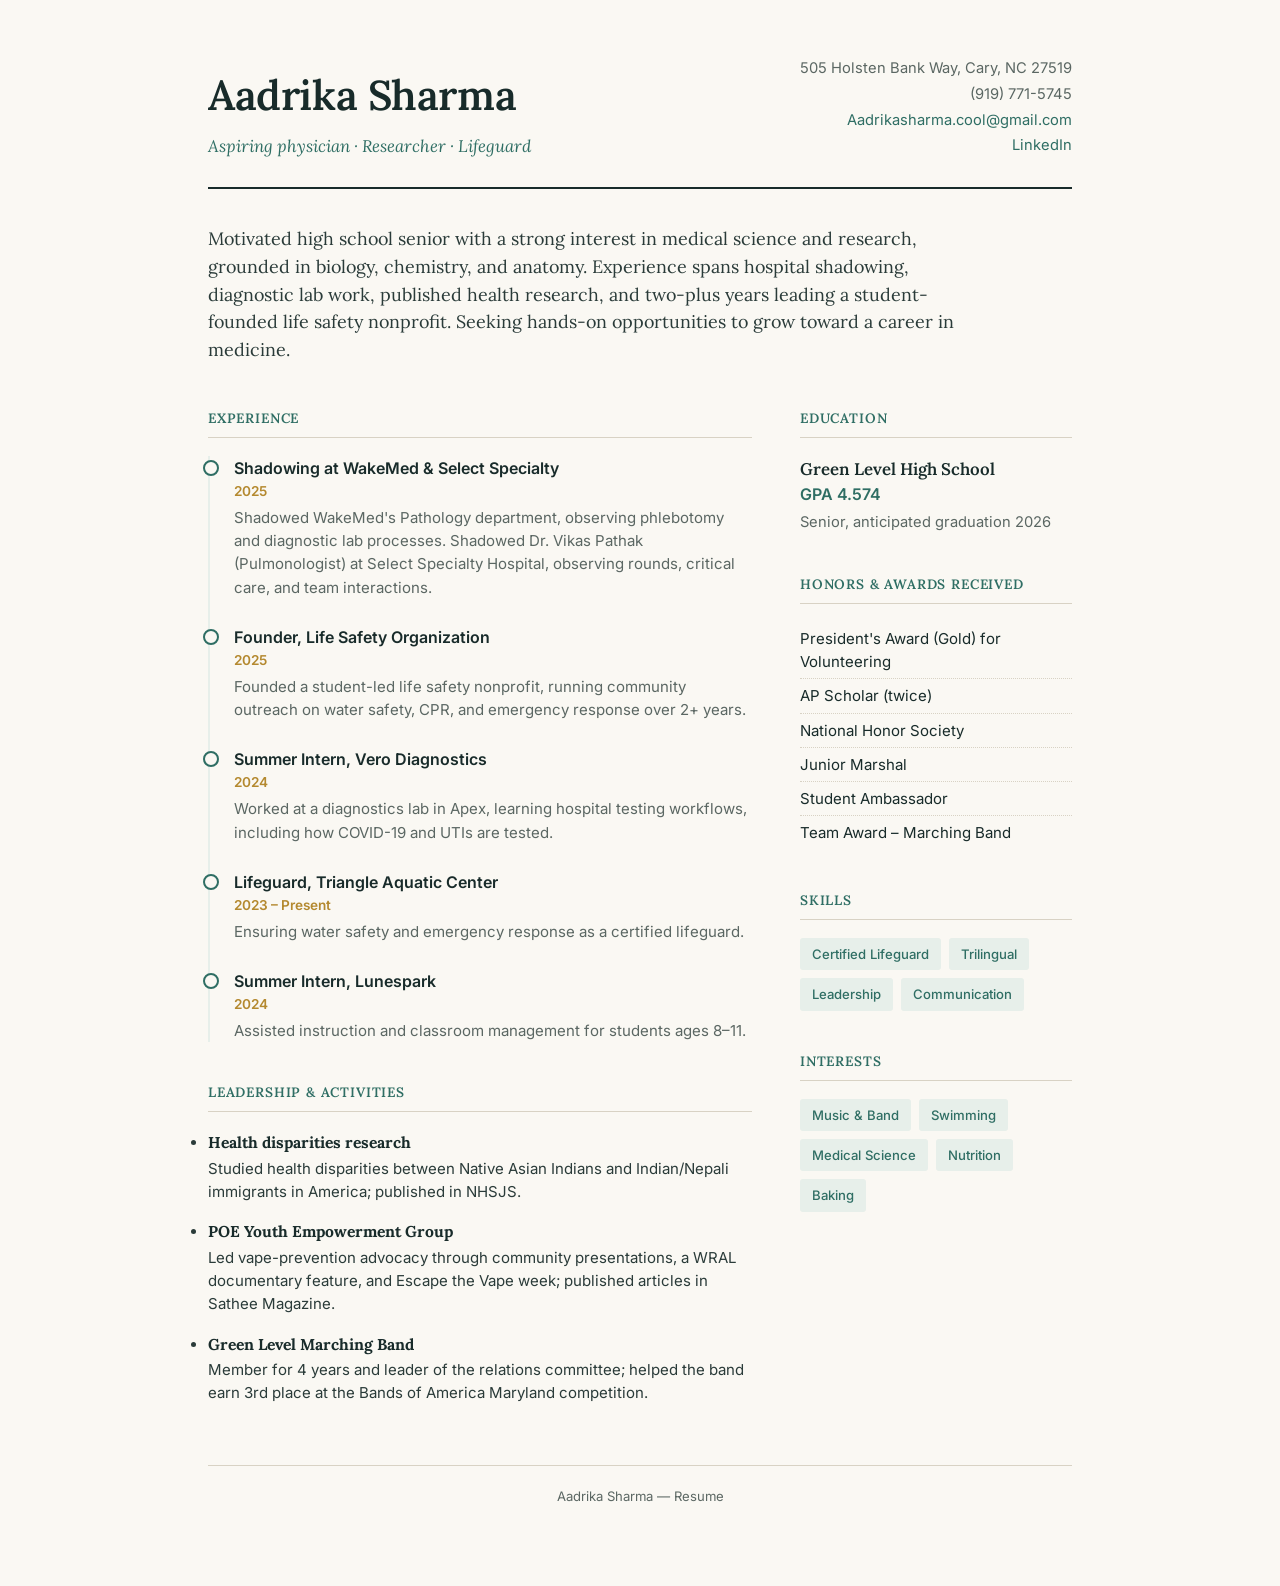
==== Aadrika.html @ 111ba8c0 "new file: Aadrika.html" ====
<DOCTYPE html>
 <html lang="en">
<head>
<meta charset="UTF-8">
<meta name="viewport" content="width=device-width, initial-scale=1">
<title>Aadrika Sharma — Resume</title>
<link href="https://fonts.googleapis.com/css2?family=Lora:ital,wght@0,500;0,600;1,400&family=Inter:wght@400;500;600&display=swap" rel="stylesheet">
<style>
  :root{
    --ink:#182B2A;
    --paper:#FAF8F3;
    --teal:#2F6E64;
    --teal-light:#E7EFEA;
    --gold:#B4892F;
    --line:#D8D2C4;
    --muted:#5B6763;
  }
  *{box-sizing:border-box;margin:0;padding:0;}
  body{
    background:var(--paper);
    color:var(--ink);
    font-family:'Inter',sans-serif;
    line-height:1.55;
    -webkit-font-smoothing:antialiased;
  }
  h1,h2,h3{font-family:'Lora',serif;}
  .wrap{max-width:920px;margin:0 auto;padding:56px 28px 80px;}

  header{
    display:flex;
    flex-wrap:wrap;
    justify-content:space-between;
    align-items:flex-end;
    gap:24px;
    border-bottom:2px solid var(--ink);
    padding-bottom:28px;
    margin-bottom:36px;
  }
  header h1{font-size:2.6rem;font-weight:600;letter-spacing:-0.01em;}
  header .tagline{color:var(--teal);font-style:italic;font-size:1.05rem;margin-top:6px;font-family:'Lora',serif;}
  .contact{text-align:right;font-size:0.92rem;color:var(--muted);line-height:1.75;}
  .contact a{color:var(--teal);text-decoration:none;}
  .contact a:hover{text-decoration:underline;}

  .summary{
    font-family:'Lora',serif;
    font-size:1.12rem;
    max-width:70ch;
    color:#2A3B39;
    margin-bottom:44px;
  }

  .layout{display:grid;grid-template-columns:2fr 1fr;gap:48px;}
  @media (max-width:680px){
    .layout{grid-template-columns:1fr;}
    header{flex-direction:column;align-items:flex-start;}
    .contact{text-align:left;}
  }

  section{margin-bottom:40px;}
  h2{
    font-size:0.85rem;
    font-weight:600;
    color:var(--teal);
    text-transform:uppercase;
    letter-spacing:0.06em;
    border-bottom:1px solid var(--line);
    padding-bottom:8px;
    margin-bottom:18px;
  }

  .timeline{list-style:none;border-left:2px solid var(--teal-light);}
  .timeline li{position:relative;padding:0 0 26px 24px;}
  .timeline li::before{
    content:'';
    position:absolute;
    left:-7px;top:4px;
    width:12px;height:12px;
    border-radius:50%;
    background:var(--paper);
    border:2px solid var(--teal);
  }
  .timeline li:last-child{padding-bottom:0;}
  .role{font-weight:600;font-size:1rem;}
  .year{color:var(--gold);font-weight:600;font-size:0.85rem;}
  .desc{color:var(--muted);font-size:0.94rem;margin-top:4px;}

  .edu h3{font-size:1.05rem;font-weight:600;}
  .edu .school{color:var(--teal);font-weight:600;}
  .edu p{color:var(--muted);font-size:0.92rem;margin-top:4px;}

  ul.plain{list-style:none;}
  ul.plain li{padding:5px 0;font-size:0.94rem;border-bottom:1px dotted var(--line);}
  ul.plain li:last-child{border-bottom:none;}

  .pill-list{display:flex;flex-wrap:wrap;gap:8px;}
  .pill{
    background:var(--teal-light);
    color:var(--teal);
    font-size:0.82rem;
    font-weight:500;
    padding:6px 12px;
    border-radius:3px;
  }

  .activities li{margin-bottom:16px;font-size:0.94rem;color:#2A3B39;}
  .activities li strong{display:block;color:var(--ink);font-family:'Lora',serif;font-size:0.98rem;margin-bottom:2px;}

  footer{margin-top:20px;padding-top:20px;border-top:1px solid var(--line);color:var(--muted);font-size:0.82rem;text-align:center;}
</style>
</head>
<body>
<div class="wrap">

  <header>
    <div>
      <h1>Aadrika Sharma</h1>
      <div class="tagline">Aspiring physician · Researcher · Lifeguard</div>
    </div>
    <div class="contact">
      505 Holsten Bank Way, Cary, NC 27519<br>
      (919) 771-5745<br>
      <a href="mailto:aadrikasharma.cool@gmail.com">Aadrikasharma.cool@gmail.com</a><br>
      <a href="https://www.linkedin.com/in/aadrika-sharma-051b95329/" target="_blank">LinkedIn</a>
    </div>
  </header>

  <p class="summary">Motivated high school senior with a strong interest in medical science and research, grounded in biology, chemistry, and anatomy. Experience spans hospital shadowing, diagnostic lab work, published health research, and two-plus years leading a student-founded life safety nonprofit. Seeking hands-on opportunities to grow toward a career in medicine.</p>

  <div class="layout">
    <div>
      <section>
        <h2>Experience</h2>
        <ul class="timeline">
          <li>
            <div class="role">Shadowing at WakeMed &amp; Select Specialty</div>
            <div class="year">2025</div>
            <div class="desc">Shadowed WakeMed's Pathology department, observing phlebotomy and diagnostic lab processes. Shadowed Dr. Vikas Pathak (Pulmonologist) at Select Specialty Hospital, observing rounds, critical care, and team interactions.</div>
          </li>
          <li>
            <div class="role">Founder, Life Safety Organization</div>
            <div class="year">2025</div>
            <div class="desc">Founded a student-led life safety nonprofit, running community outreach on water safety, CPR, and emergency response over 2+ years.</div>
          </li>
          <li>
            <div class="role">Summer Intern, Vero Diagnostics</div>
            <div class="year">2024</div>
            <div class="desc">Worked at a diagnostics lab in Apex, learning hospital testing workflows, including how COVID-19 and UTIs are tested.</div>
          </li>
          <li>
            <div class="role">Lifeguard, Triangle Aquatic Center</div>
            <div class="year">2023 – Present</div>
            <div class="desc">Ensuring water safety and emergency response as a certified lifeguard.</div>
          </li>
          <li>
            <div class="role">Summer Intern, Lunespark</div>
            <div class="year">2024</div>
            <div class="desc">Assisted instruction and classroom management for students ages 8–11.</div>
          </li>
        </ul>
      </section>

      <section class="activities">
        <h2>Leadership &amp; Activities</h2>
        <ul>
          <li><strong>Health disparities research</strong>Studied health disparities between Native Asian Indians and Indian/Nepali immigrants in America; published in NHSJS.</li>
          <li><strong>POE Youth Empowerment Group</strong>Led vape-prevention advocacy through community presentations, a WRAL documentary feature, and Escape the Vape week; published articles in Sathee Magazine.</li>
          <li><strong>Green Level Marching Band</strong>Member for 4 years and leader of the relations committee; helped the band earn 3rd place at the Bands of America Maryland competition.</li>
        </ul>
      </section>
    </div>

    <div>
      <section class="edu">
        <h2>Education</h2>
        <h3>Green Level High School</h3>
        <div class="school">GPA 4.574</div>
        <p>Senior, anticipated graduation 2026</p>
      </section>

      <section>
        <h2>Honors &amp; Awards Received</h2>
        <ul class="plain">
          <li>President's Award (Gold) for Volunteering</li>
          <li>AP Scholar (twice)</li>
          <li>National Honor Society</li>
          <li>Junior Marshal</li>
          <li>Student Ambassador</li>
          <li>Team Award – Marching Band</li>
        </ul>
      </section>

      <section>
        <h2>Skills</h2>
        <div class="pill-list">
          <span class="pill">Certified Lifeguard</span>
          <span class="pill">Trilingual</span>
          <span class="pill">Leadership</span>
          <span class="pill">Communication</span>
        </div>
      </section>

      <section>
        <h2>Interests</h2>
        <div class="pill-list">
          <span class="pill">Music &amp; Band</span>
          <span class="pill">Swimming</span>
          <span class="pill">Medical Science</span>
          <span class="pill">Nutrition</span>
          <span class="pill">Baking</span>
        </div>
      </section>
    </div>
  </div>

  <footer>Aadrika Sharma — Resume</footer>
</div>
</body>
</html>
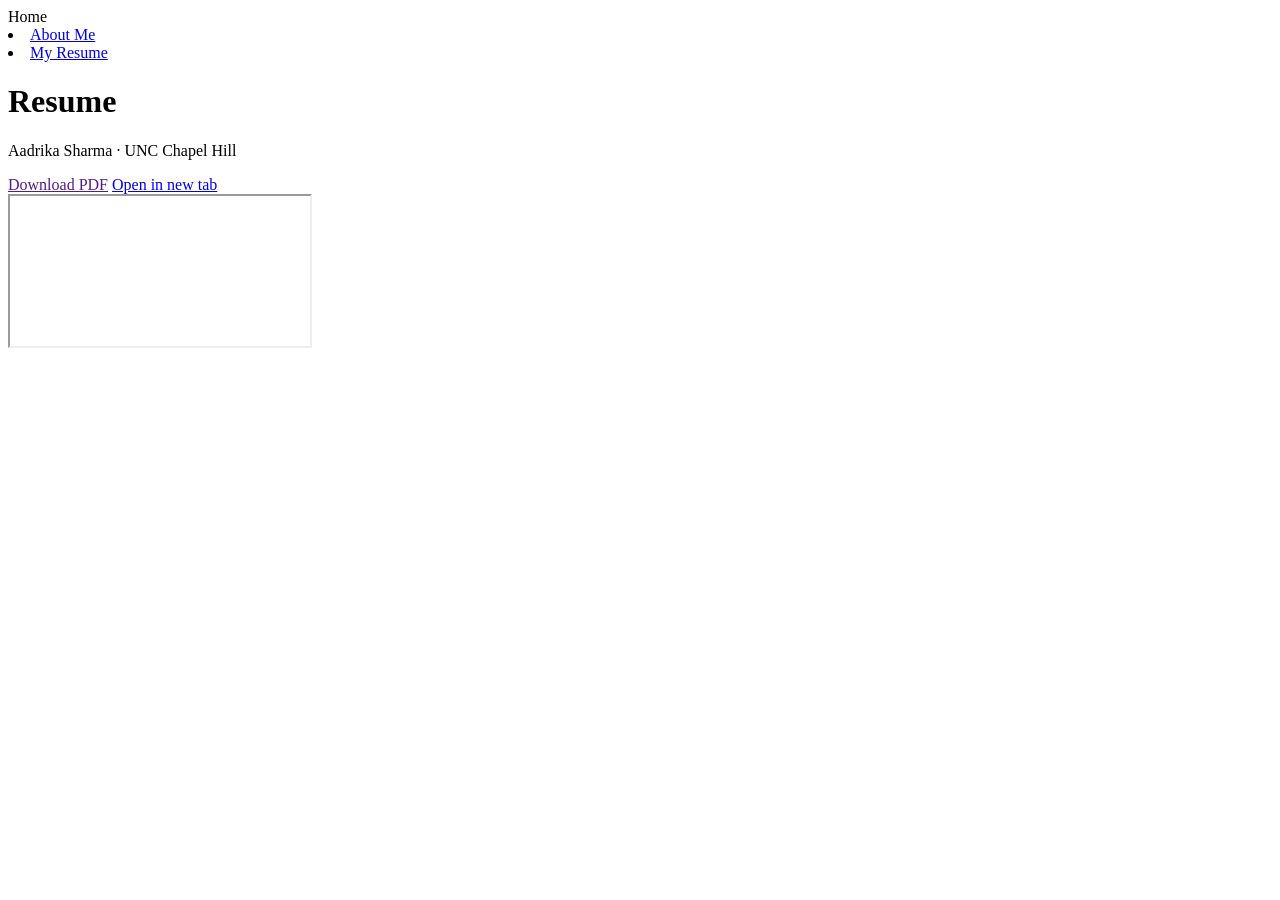
==== commit e3cb8293: "resume first trial" ====
--- a/Aadrika.html
+++ b/Aadrika.html
@@ -1,219 +1,35 @@
 <DOCTYPE html>
- <html lang="en">
+<htnl lang=""en">
 <head>
-<meta charset="UTF-8">
-<meta name="viewport" content="width=device-width, initial-scale=1">
-<title>Aadrika Sharma — Resume</title>
-<link href="https://fonts.googleapis.com/css2?family=Lora:ital,wght@0,500;0,600;1,400&family=Inter:wght@400;500;600&display=swap" rel="stylesheet">
-<style>
-  :root{
-    --ink:#182B2A;
-    --paper:#FAF8F3;
-    --teal:#2F6E64;
-    --teal-light:#E7EFEA;
-    --gold:#B4892F;
-    --line:#D8D2C4;
-    --muted:#5B6763;
-  }
-  *{box-sizing:border-box;margin:0;padding:0;}
-  body{
-    background:var(--paper);
-    color:var(--ink);
-    font-family:'Inter',sans-serif;
-    line-height:1.55;
-    -webkit-font-smoothing:antialiased;
-  }
-  h1,h2,h3{font-family:'Lora',serif;}
-  .wrap{max-width:920px;margin:0 auto;padding:56px 28px 80px;}
+  <meta chartset="utf-8"
+  <meta name"-viewport" content=""width=device-width, initial-scale="1.0">
+  <title> Resume | Aadrika Sharma </title>
+  <link rel="stylesheet" href=""style.css">
+  </head>
+  <body>
 
-  header{
-    display:flex;
-    flex-wrap:wrap;
-    justify-content:space-between;
-    align-items:flex-end;
-    gap:24px;
-    border-bottom:2px solid var(--ink);
-    padding-bottom:28px;
-    margin-bottom:36px;
-  }
-  header h1{font-size:2.6rem;font-weight:600;letter-spacing:-0.01em;}
-  header .tagline{color:var(--teal);font-style:italic;font-size:1.05rem;margin-top:6px;font-family:'Lora',serif;}
-  .contact{text-align:right;font-size:0.92rem;color:var(--muted);line-height:1.75;}
-  .contact a{color:var(--teal);text-decoration:none;}
-  .contact a:hover{text-decoration:underline;}
+<header class=""page-header">
+<nav class="navbar>
+  <ul>
+    <li><a href="index.html">Home</a></li>
+    <li><a href="aboutme.html">About Me</a></li>
+    <li><a href="Aadrika.html">My Resume</a></li>
+  </ul>
+  </nav>
 
-  .summary{
-    font-family:'Lora',serif;
-    font-size:1.12rem;
-    max-width:70ch;
-    color:#2A3B39;
-    margin-bottom:44px;
-  }
-
-  .layout{display:grid;grid-template-columns:2fr 1fr;gap:48px;}
-  @media (max-width:680px){
-    .layout{grid-template-columns:1fr;}
-    header{flex-direction:column;align-items:flex-start;}
-    .contact{text-align:left;}
-  }
-
-  section{margin-bottom:40px;}
-  h2{
-    font-size:0.85rem;
-    font-weight:600;
-    color:var(--teal);
-    text-transform:uppercase;
-    letter-spacing:0.06em;
-    border-bottom:1px solid var(--line);
-    padding-bottom:8px;
-    margin-bottom:18px;
-  }
-
-  .timeline{list-style:none;border-left:2px solid var(--teal-light);}
-  .timeline li{position:relative;padding:0 0 26px 24px;}
-  .timeline li::before{
-    content:'';
-    position:absolute;
-    left:-7px;top:4px;
-    width:12px;height:12px;
-    border-radius:50%;
-    background:var(--paper);
-    border:2px solid var(--teal);
-  }
-  .timeline li:last-child{padding-bottom:0;}
-  .role{font-weight:600;font-size:1rem;}
-  .year{color:var(--gold);font-weight:600;font-size:0.85rem;}
-  .desc{color:var(--muted);font-size:0.94rem;margin-top:4px;}
-
-  .edu h3{font-size:1.05rem;font-weight:600;}
-  .edu .school{color:var(--teal);font-weight:600;}
-  .edu p{color:var(--muted);font-size:0.92rem;margin-top:4px;}
-
-  ul.plain{list-style:none;}
-  ul.plain li{padding:5px 0;font-size:0.94rem;border-bottom:1px dotted var(--line);}
-  ul.plain li:last-child{border-bottom:none;}
-
-  .pill-list{display:flex;flex-wrap:wrap;gap:8px;}
-  .pill{
-    background:var(--teal-light);
-    color:var(--teal);
-    font-size:0.82rem;
-    font-weight:500;
-    padding:6px 12px;
-    border-radius:3px;
-  }
-
-  .activities li{margin-bottom:16px;font-size:0.94rem;color:#2A3B39;}
-  .activities li strong{display:block;color:var(--ink);font-family:'Lora',serif;font-size:0.98rem;margin-bottom:2px;}
-
-  footer{margin-top:20px;padding-top:20px;border-top:1px solid var(--line);color:var(--muted);font-size:0.82rem;text-align:center;}
-</style>
-</head>
-<body>
-<div class="wrap">
-
-  <header>
-    <div>
-      <h1>Aadrika Sharma</h1>
-      <div class="tagline">Aspiring physician · Researcher · Lifeguard</div>
-    </div>
-    <div class="contact">
-      505 Holsten Bank Way, Cary, NC 27519<br>
-      (919) 771-5745<br>
-      <a href="mailto:aadrikasharma.cool@gmail.com">Aadrikasharma.cool@gmail.com</a><br>
-      <a href="https://www.linkedin.com/in/aadrika-sharma-051b95329/" target="_blank">LinkedIn</a>
+  <div class=""page-header-content">
+    <h1>Resume</h1>
+    <p class=""subtitle">Aadrika Sharma · UNC Chapel Hill </p>
     </div>
   </header>
 
-  <p class="summary">Motivated high school senior with a strong interest in medical science and research, grounded in biology, chemistry, and anatomy. Experience spans hospital shadowing, diagnostic lab work, published health research, and two-plus years leading a student-founded life safety nonprofit. Seeking hands-on opportunities to grow toward a career in medicine.</p>
+  <main class="page">
+    <div class=""button-row resume-actions">
+      <a href=""resume.pdf" download> Download PDF</a>
+      <a href="resume.pdf" target="_blank" rel=""noopener noreferrer"> Open in new tab</a>
+      </div>
 
-  <div class="layout">
-    <div>
-      <section>
-        <h2>Experience</h2>
-        <ul class="timeline">
-          <li>
-            <div class="role">Shadowing at WakeMed &amp; Select Specialty</div>
-            <div class="year">2025</div>
-            <div class="desc">Shadowed WakeMed's Pathology department, observing phlebotomy and diagnostic lab processes. Shadowed Dr. Vikas Pathak (Pulmonologist) at Select Specialty Hospital, observing rounds, critical care, and team interactions.</div>
-          </li>
-          <li>
-            <div class="role">Founder, Life Safety Organization</div>
-            <div class="year">2025</div>
-            <div class="desc">Founded a student-led life safety nonprofit, running community outreach on water safety, CPR, and emergency response over 2+ years.</div>
-          </li>
-          <li>
-            <div class="role">Summer Intern, Vero Diagnostics</div>
-            <div class="year">2024</div>
-            <div class="desc">Worked at a diagnostics lab in Apex, learning hospital testing workflows, including how COVID-19 and UTIs are tested.</div>
-          </li>
-          <li>
-            <div class="role">Lifeguard, Triangle Aquatic Center</div>
-            <div class="year">2023 – Present</div>
-            <div class="desc">Ensuring water safety and emergency response as a certified lifeguard.</div>
-          </li>
-          <li>
-            <div class="role">Summer Intern, Lunespark</div>
-            <div class="year">2024</div>
-            <div class="desc">Assisted instruction and classroom management for students ages 8–11.</div>
-          </li>
-        </ul>
-      </section>
-
-      <section class="activities">
-        <h2>Leadership &amp; Activities</h2>
-        <ul>
-          <li><strong>Health disparities research</strong>Studied health disparities between Native Asian Indians and Indian/Nepali immigrants in America; published in NHSJS.</li>
-          <li><strong>POE Youth Empowerment Group</strong>Led vape-prevention advocacy through community presentations, a WRAL documentary feature, and Escape the Vape week; published articles in Sathee Magazine.</li>
-          <li><strong>Green Level Marching Band</strong>Member for 4 years and leader of the relations committee; helped the band earn 3rd place at the Bands of America Maryland competition.</li>
-        </ul>
-      </section>
-    </div>
-
-    <div>
-      <section class="edu">
-        <h2>Education</h2>
-        <h3>Green Level High School</h3>
-        <div class="school">GPA 4.574</div>
-        <p>Senior, anticipated graduation 2026</p>
-      </section>
-
-      <section>
-        <h2>Honors &amp; Awards Received</h2>
-        <ul class="plain">
-          <li>President's Award (Gold) for Volunteering</li>
-          <li>AP Scholar (twice)</li>
-          <li>National Honor Society</li>
-          <li>Junior Marshal</li>
-          <li>Student Ambassador</li>
-          <li>Team Award – Marching Band</li>
-        </ul>
-      </section>
-
-      <section>
-        <h2>Skills</h2>
-        <div class="pill-list">
-          <span class="pill">Certified Lifeguard</span>
-          <span class="pill">Trilingual</span>
-          <span class="pill">Leadership</span>
-          <span class="pill">Communication</span>
-        </div>
-      </section>
-
-      <section>
-        <h2>Interests</h2>
-        <div class="pill-list">
-          <span class="pill">Music &amp; Band</span>
-          <span class="pill">Swimming</span>
-          <span class="pill">Medical Science</span>
-          <span class="pill">Nutrition</span>
-          <span class="pill">Baking</span>
-        </div>
-      </section>
-    </div>
-  </div>
-
-  <footer>Aadrika Sharma — Resume</footer>
-</div>
-</body>
-</html>+      <iframe src=""resume.pdf" class=""pdf-viewer" title="Aadrika Sharma Resume (PDF)"></iframe>
+      </main>
+      </body>
+      </html>
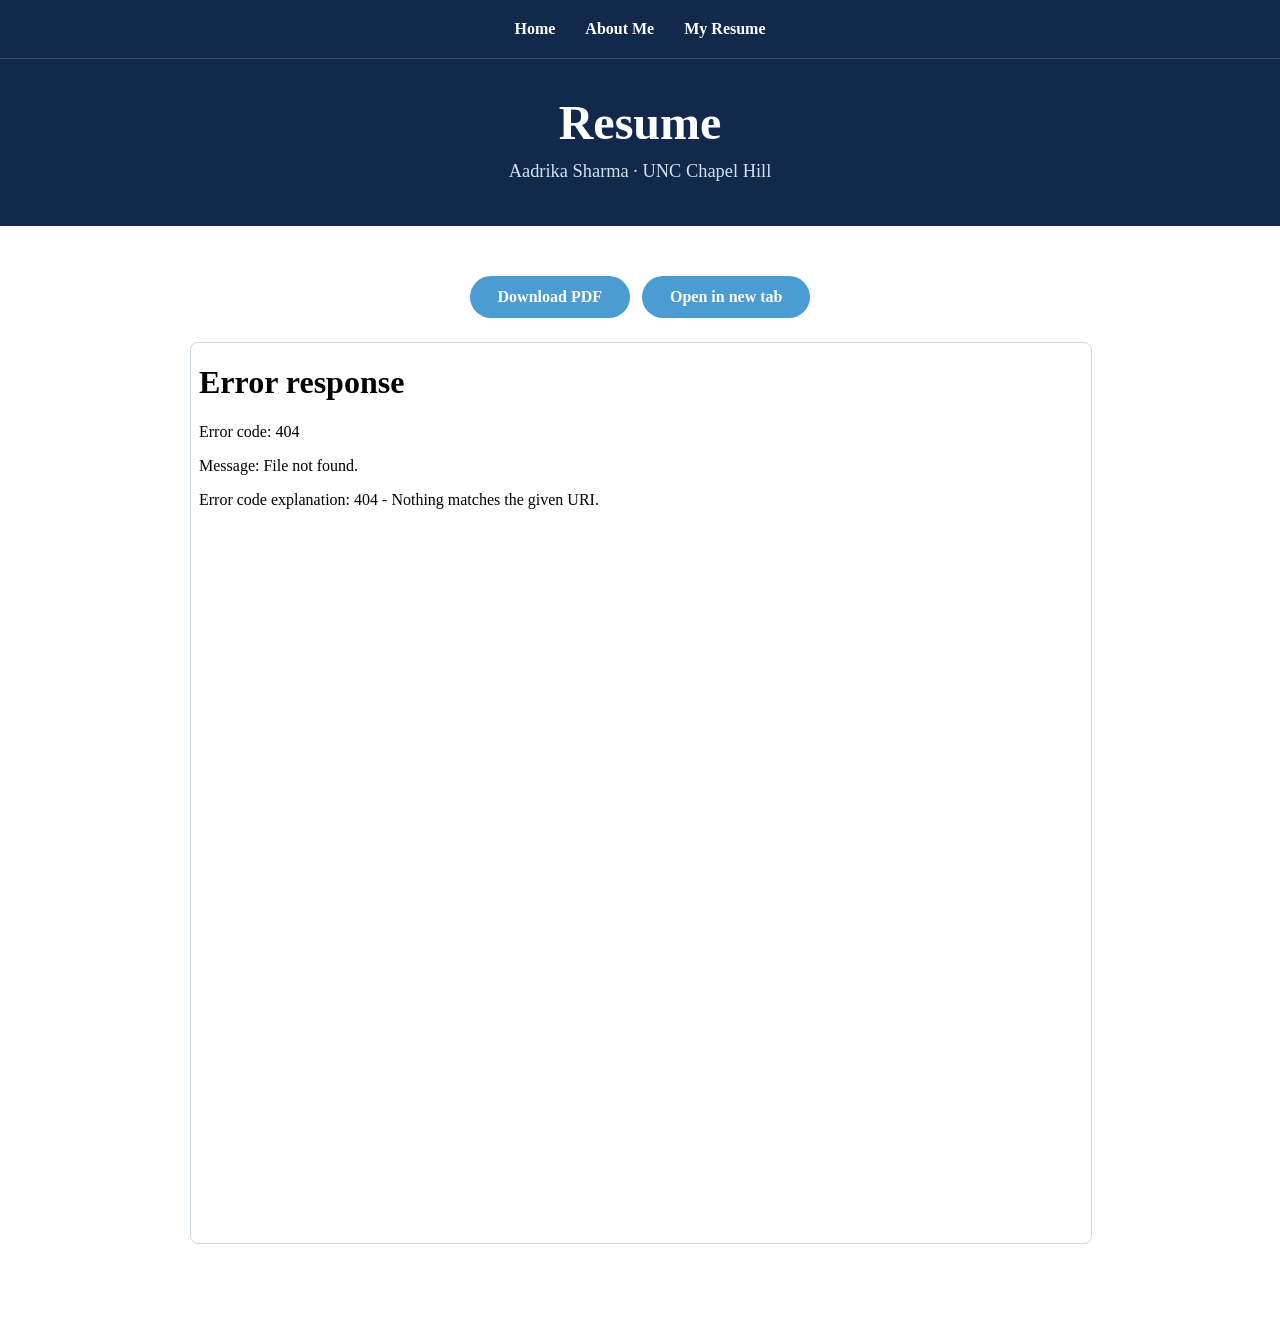
==== commit 47d90cb6: "more resume page changes" ====
--- a/Aadrika.html
+++ b/Aadrika.html
@@ -1,15 +1,15 @@
-<DOCTYPE html>
-<htnl lang=""en">
+<!DOCTYPE html>
+<html lang="en">
 <head>
-  <meta chartset="utf-8"
-  <meta name"-viewport" content=""width=device-width, initial-scale="1.0">
+  <meta charset="utf-8">
+  <meta name="viewport" content="width=device-width, initial-scale=1.0">
   <title> Resume | Aadrika Sharma </title>
-  <link rel="stylesheet" href=""style.css">
+  <link rel="stylesheet" href="style.css">
   </head>
   <body>
 
-<header class=""page-header">
-<nav class="navbar>
+<header class="page-header">
+<nav class="navbar">
   <ul>
     <li><a href="index.html">Home</a></li>
     <li><a href="aboutme.html">About Me</a></li>
@@ -17,19 +17,19 @@
   </ul>
   </nav>
 
-  <div class=""page-header-content">
+  <div class="page-header-content">
     <h1>Resume</h1>
-    <p class=""subtitle">Aadrika Sharma · UNC Chapel Hill </p>
+    <p class="subtitle">Aadrika Sharma · UNC Chapel Hill </p>
     </div>
   </header>
 
   <main class="page">
-    <div class=""button-row resume-actions">
-      <a href=""resume.pdf" download> Download PDF</a>
-      <a href="resume.pdf" target="_blank" rel=""noopener noreferrer"> Open in new tab</a>
+    <div class="button-row resume-actions">
+      <a href="resume.pdf" download> Download PDF</a>
+      <a href="resume.pdf" target="_blank" rel="noopener noreferrer"> Open in new tab</a>
       </div>
 
-      <iframe src=""resume.pdf" class=""pdf-viewer" title="Aadrika Sharma Resume (PDF)"></iframe>
+      <iframe src="resume.pdf" class="pdf-viewer" title="Aadrika Sharma Resume (PDF)"></iframe>
       </main>
       </body>
       </html>
--- a/style.css
+++ b/style.css
@@ -0,0 +1,172 @@
+body {
+  font-family: Georgia, "Times New Roman", serif;
+  background-color: #ffffff;
+  color: #13294B;
+  margin: 0;
+}
+
+.navbar {
+  background-color: #13294B;
+}
+
+.navbar ul {
+  list-style: none;
+  display: flex;
+  justify-content: center;
+  gap: 30px;
+  margin: 0;
+  padding: 20px;
+}
+
+.navbar a {
+  color: #ffffff;
+  text-decoration: none;
+  font-weight: bold;
+}
+
+.navbar a:hover {
+  color: #4B9CD3;
+  text-decoration: underline;
+}
+
+main {
+  max-width: 750px;
+  margin: 0 auto;
+  padding: 40px 20px;
+}
+
+.hero {
+  background-color: #13294B;
+  color: #ffffff;
+  text-align: center;
+  padding-bottom: 60px;
+}
+
+.hero .navbar {
+  border-bottom: 1px solid rgba(255, 255, 255, 0.15);
+}
+
+.hero-content {
+  padding: 36px 20px 0;
+}
+
+.hero h1 {
+  color: #ffffff;
+  margin: 0 0 8px 0;
+}
+
+.subtitle {
+  color: #cfe3f3;
+  font-size: 1.15rem;
+  line-height: 1.5;
+  margin: 0 0 24px 0;
+}
+
+.profile-photo {
+  display: block;
+  margin: 0 auto 20px auto;
+  width: 220px;
+  height: 220px;
+  object-fit: cover;
+  border-radius: 50%;
+  border: 5px solid #4B9CD3;
+}
+
+.button-row {
+  display: flex;
+  justify-content: center;
+  gap: 12px;
+  margin: 0;
+}
+
+.button-row a {
+  background-color: #4B9CD3;
+  color: #ffffff;
+  text-decoration: none;
+  font-weight: bold;
+  padding: 12px 28px;
+  border-radius: 999px;
+  transition: background-color 0.2s, color 0.2s;
+}
+
+.button-row a:hover {
+  background-color: #ffffff;
+  color: #13294B;
+}
+
+
+.page {
+  max-width: 900px;
+  margin: 0 auto;
+  padding: 50px 24px 70px;
+}
+
+.card h2 {
+  margin: 0 0 24px 0;
+  padding-bottom: 8px;
+  border-bottom: 3px solid #4B9CD3;
+}
+
+.card-text p {
+  margin: 0 0 20px 0;
+}
+
+
+h1 {
+  text-align: center;
+  font-size: 3rem;
+  color: #13294B;
+  margin: 0 0 30px 0;
+}
+
+h2 {
+  font-size: 1.5rem;
+  color: #13294B;
+}
+
+p {
+  font-size: 1.1rem;
+  line-height: 1.8;
+}
+
+.page-header {
+  background-color: #13294B;
+  color: #ffffff;
+  text-align: center;
+  padding-bottom: 40px;
+}
+
+.page-header .navbar {
+  border-bottom: 1px solid rgba(255, 255, 255,0.15);
+
+}
+
+.page-header-content {
+  padding: 36px 20px 0;
+}
+
+.page-header h1 {
+  color: #ffffff;
+  margin: 0 0 8px 0;
+}
+
+.page-header .subtitle {
+  margin: 0;
+}
+
+.resume-actions {
+  margin: 0 0 24px 0;
+}
+
+.resume-actions a:hover {
+  background-color: #13294B;
+  color: #ffffff;
+
+}
+
+.pdf-viewer {
+  width: 100%;
+  height: 900px;
+  border: 1px solid #cfd8e0;
+  border-radius: 8px;
+}
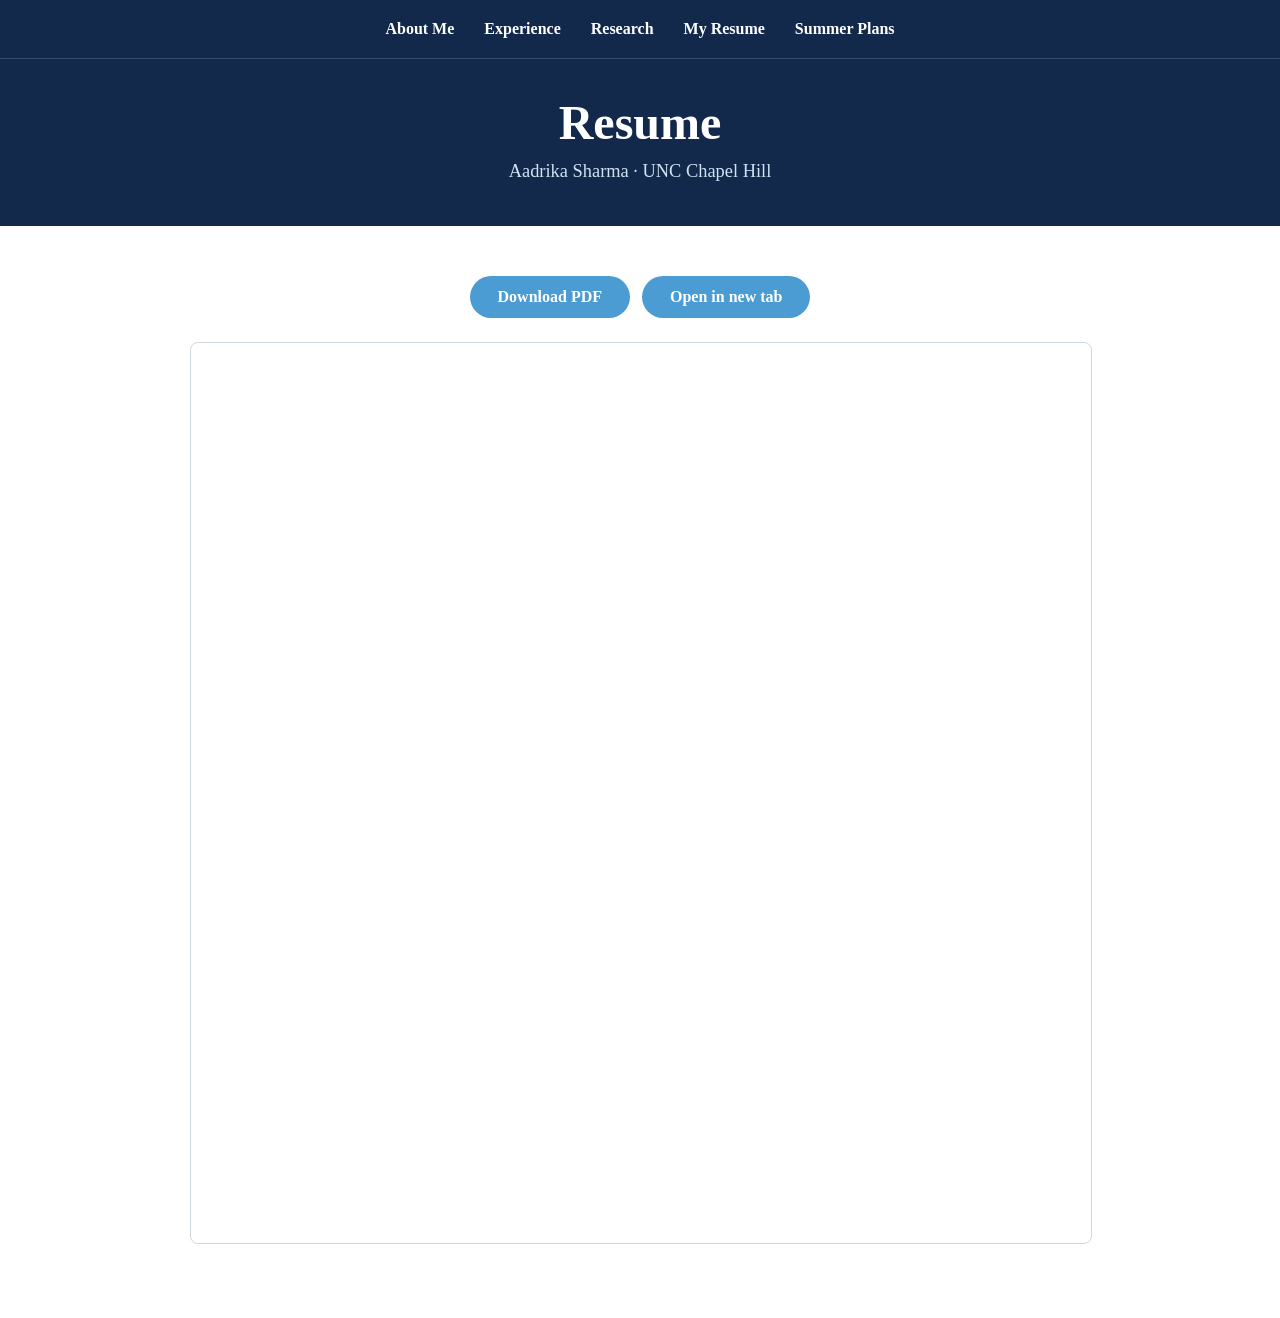
==== commit 97233765: "ghhjvgjh" ====
--- a/Aadrika.html
+++ b/Aadrika.html
@@ -11,9 +11,11 @@
 <header class="page-header">
 <nav class="navbar">
   <ul>
-    <li><a href="index.html">Home</a></li>
-    <li><a href="aboutme.html">About Me</a></li>
-    <li><a href="Aadrika.html">My Resume</a></li>
+    <li><a href="index.html">About Me</a></li>
+        <li><a href="experience.html">Experience</a></li>
+        <li><a href="research.html">Research</a></li>
+        <li><a href="Aadrika.html">My Resume</a></li>
+        <li><a href= "summerplans.html">Summer Plans</a></li>
   </ul>
   </nav>
 
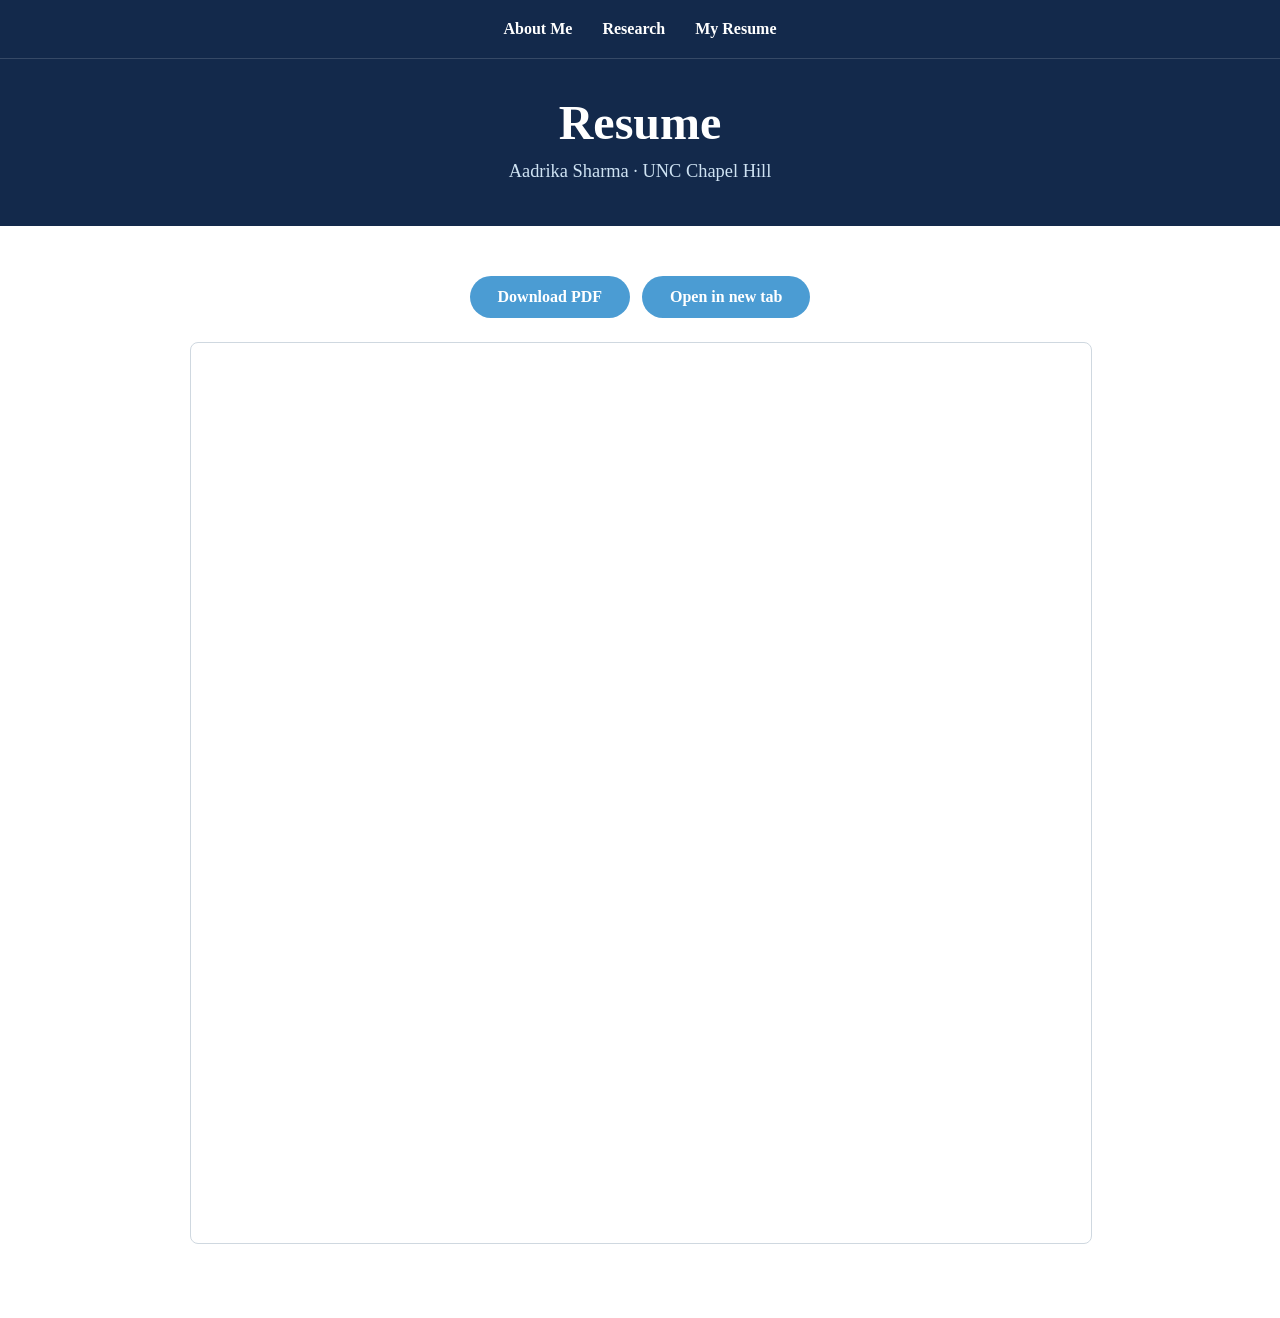
==== commit da64389e: "change" ====
--- a/Aadrika.html
+++ b/Aadrika.html
@@ -12,10 +12,8 @@
 <nav class="navbar">
   <ul>
     <li><a href="index.html">About Me</a></li>
-        <li><a href="experience.html">Experience</a></li>
         <li><a href="research.html">Research</a></li>
         <li><a href="Aadrika.html">My Resume</a></li>
-        <li><a href= "summerplans.html">Summer Plans</a></li>
   </ul>
   </nav>
 
--- a/style.css
+++ b/style.css
@@ -169,4 +169,88 @@
   height: 900px;
   border: 1px solid #cfd8e0;
   border-radius: 8px;
+}
+
+.page-wide {
+  max-width: 1200px;
+}
+
+.about-layout {
+  display: grid;
+  grid-template-columns: minmax(0, 1fr) 320px;
+  gap: 48px;
+  align-items: start;
+}
+
+.sidebar {
+  display: flex;
+  flex-direction: column;
+  gap: 24px;
+  position: sticky;
+  top: 24px;
+}
+
+.quote-card {
+  background-color: #13294B;
+  border-radius: 12px;
+  margin: 0;
+  padding: 28px 28px 24px;
+}
+
+.quote-text {
+  color: #ffffff;
+  font-size: 1.2rem;
+  font-style: italic;
+  line-height: 1.6;
+  margin: 0 0 14px 0;
+}
+
+.quote-author {
+  color: #4B9CD3;
+  font-weight: bold;
+  font-size: 1rem;
+  line-height: 1.4;
+  margin: 0;
+}
+
+.glance {
+  background-color: #EEF4F9;
+  border-left: 4px solid #4B9CD3;
+  border-radius: 12px;
+  padding: 24px 28px;
+}
+
+.glance h2 {
+  font-size: 1.3rem;
+  margin: 0 0 16px 0;
+}
+
+.fact {
+  margin: 0 0 16px 0;
+}
+
+.fact-label {
+  margin: 0;
+  font-size: 0.85rem;
+  font-weight: bold;
+  letter-spacing: 0.08em;
+  text-transform: uppercase;
+  color: #3B7CA7;
+  line-height: 1.4;
+}
+
+.fact-value {
+  margin: 2px 0 0 0;
+  font-size: 1.05rem;
+  line-height: 1.5;
+}
+
+@media (max-width: 900px) {
+  .about-layout {
+    grid-template-columns: 1fr;
+  }
+
+  .sidebar {
+    position: static;
+  }
 }
